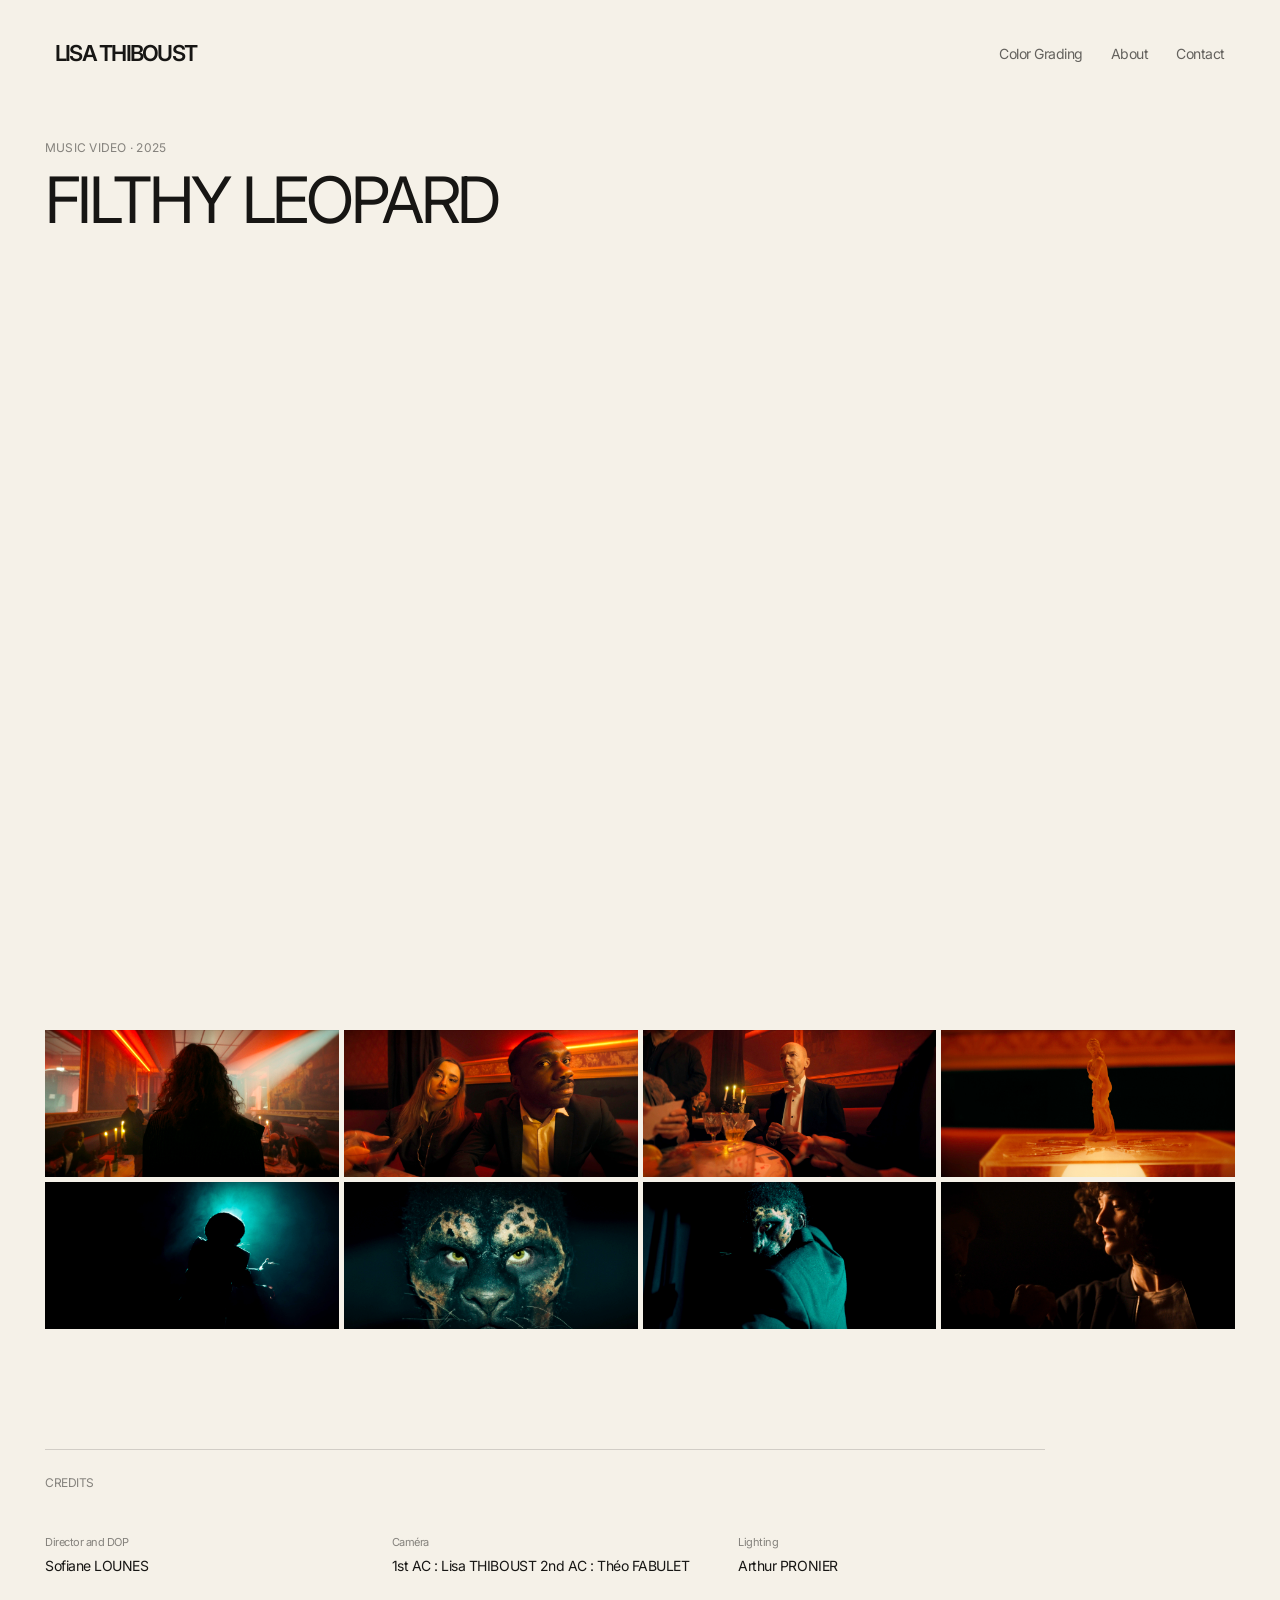
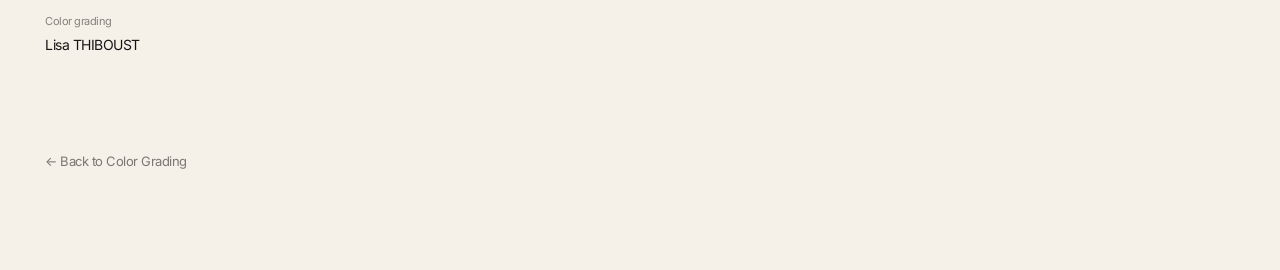
==== projects/filthy-leopard.html @ 58fd214e "Mise en ligne du site" ====
<!DOCTYPE html>
<html lang="fr">

<head>

    <meta charset="UTF-8">
    <meta name="viewport" content="width=device-width, initial-scale=1.0">

    <title>FAM — LISA THIBOUST</title>

    <link rel="stylesheet" href="../css/style.css">
    <link rel="stylesheet" href="../css/project.css">

    <link rel="preconnect" href="https://fonts.googleapis.com">
    <link rel="preconnect" href="https://fonts.gstatic.com" crossorigin>

    <link
        href="https://fonts.googleapis.com/css2?family=Inter:wght@300;400;500&display=swap"
        rel="stylesheet"
    >

</head>


<body>


<header class="nav">

    <a href="../index.html" class="logo">
        LISA THIBOUST
    </a>


    <nav class="nav-links">

        <a href="../color-grading.html">Color Grading</a>
        <a href="../about.html">About</a>
        <a href="../contact.html">Contact</a>

    </nav>

</header>



<main class="project-page">


    <!-- =========================================
         PROJECT HEADER
    ========================================== -->

    <section class="project-header">

        <p class="project-category">
            MUSIC VIDEO · 2025
        </p>

        <h1>
            FILTHY LEOPARD
        </h1>

    </section>



    <!-- =========================================
         VIDEO — OPTIONAL
    ========================================== -->

<section class="project-video">

    <iframe
        src="https://www.youtube.com/embed/FVBngPxf90Q "
        title="FAM"
        allow="accelerometer; autoplay; clipboard-write; encrypted-media; gyroscope; picture-in-picture"
        allowfullscreen>
    </iframe>

</section>


    <!-- =========================================
         GALLERY
    ========================================== -->

    <section class="project-gallery">

        <img
            src="../images/projects/filthy-leopard/filthy-leopard-01.jpg"
            alt="FILTHY LEOPARD"
            class="gallery-image"
        >

        <img
            src="../images/projects/filthy-leopard/filthy-leopard-02.jpg"
            alt="FILTHY LEOPARD"
            class="gallery-image"
        >

        <img
            src="../images/projects/filthy-leopard/filthy-leopard-03.jpg"
            alt="FILTHY LEOPARD"
            class="gallery-image"
        >

        <img
            src="../images/projects/filthy-leopard/filthy-leopard-04.jpg"
            alt="FILTHY LEOPARD"
            class="gallery-image"
        >

        <img
            src="../images/projects/filthy-leopard/filthy-leopard-05.jpg"
            alt="FILTHY LEOPARD"
            class="gallery-image"
        >

        <img
            src="../images/projects/filthy-leopard/filthy-leopard-06.jpg"
            alt="FILTHY LEOPARD"
            class="gallery-image"
        >

        <img
            src="../images/projects/filthy-leopard/filthy-leopard-07.jpg"
            alt="FILTHY LEOPARD"
            class="gallery-image"
        >

        <img
            src="../images/projects/filthy-leopard/filthy-leopard-08.jpg"
            alt="FILTHY LEOPARD"
            class="gallery-image"
        >


    </section>



    <!-- =========================================
         CREDITS
    ========================================== -->

    <section class="project-credits">

        <p class="credits-title">
            CREDITS
        </p>


        <div class="credits-list">


            <div class="credit">

                <span>Director and DOP</span>

                <p>
                    Sofiane LOUNES
                </p>

            </div>


            <div class="credit">

                <span>Caméra</span>

                <p>
                    1st AC : Lisa THIBOUST
                    
                    2nd AC : Théo FABULET
                 
                </p>

            </div>

          <div class="credit">

                <span>Lighting</span>

                <p>
                    Arthur PRONIER
                </p>

            </div>

            <div class="credit">

                <span>Color grading</span>

                <p>
                    Lisa THIBOUST
                </p>

            </div>


        </div>

    </section>



    <!-- =========================================
         BACK TO WORK
    ========================================== -->

    <a href="../color-grading.html" class="back-to-color-grading">
        ← Back to Color Grading
    </a>


</main>



<!-- =========================================
     LIGHTBOX
========================================== -->

<div class="lightbox" id="lightbox">


    <button
        class="lightbox-close"
        aria-label="Close"
    >
        ×
    </button>


    <button
        class="lightbox-prev"
        aria-label="Previous image"
    >
        ←
    </button>


    <div class="lightbox-content">

        <img
            id="lightbox-image"
            src=""
            alt=""
        >

           <p id="lightbox-counter"></p>

    </div>

    <button class="lightbox-next" aria-label="Image suivante">
        →
    </button>

</div>


<script src="../js/gallery.js"></script>


</body>

</html>
---- css/style.css ----
/* =========================================
   LISA PORTFOLIO V2
   Global style
========================================= */


/* RESET */

* {
    margin: 0;
    padding: 0;
    box-sizing: border-box;
}


html {
    scroll-behavior: smooth;
}


body {
    background: #F5F1E8;
    color: #171614;
    font-family: "Inter", Arial, sans-serif;
    font-weight: 400;
    letter-spacing: -0.03em;
}


a {
    color: inherit;
    text-decoration: none;
}


/* NAVIGATION */

.nav {

    position: fixed;
    top: 0;
    left: 0;

    width: 100%;

    display: flex;
    justify-content: space-between;
    align-items: center;

    padding: 40px 55px;

    z-index: 10;
}


.logo {

    font-size: 22px;
    font-weight: 600;
    letter-spacing: -0.08em;
    transition: opacity .25s ease;

}

.logo:hover{

    opacity:.7;

}



.nav-links {

    display: flex;
    gap: 28px;

}


.nav-links a {

    font-size: 14px;
    opacity: 0.65;

    transition: opacity 0.3s ease;

}


.nav-links a:hover {

    opacity: 1;

}


/* HOME IMAGE */

.hero {

    min-height: 100vh;

    display: flex;
    justify-content: center;
    align-items: center;

}


.hero-image {

    width: 70vw;
    height: 72vh;

}


.hero-image img {

    width: 100%;
    height: 100%;

    object-fit: cover;

}


/* MOBILE */

@media (max-width: 800px) {


    .nav {

        padding: 25px 20px;

    }


    .nav-links {

        gap: 18px;

    }


    .hero-image {

        width: 90vw;
        height: 65vh;

    }

}

/* WORK DROPDOWN */

    .nav-dropdown {
    position: relative;
    display: flex;
    align-items: center;
}

.nav-dropdown-button {
    border: none;
    background: none;
    color: inherit;
    font-family: inherit;
    font-size: 14px;
    font-weight: 400;
    letter-spacing: inherit;
    opacity: 0.65;

    cursor: pointer;
    padding: 0;
    margin: 0;

    transition: opacity 0.3s ease;
}

.nav-dropdown-button:hover {
    opacity: 1;
}

.nav-dropdown-menu {
    position: absolute;
    top: 100%;
    left: 50%;
    transform: translateX(-50%) translateY(8px);

    min-width: 150px;
    padding-top: 15px;

    opacity: 0;
    visibility: hidden;
    transition: opacity 0.25s ease, transform 0.25s ease;
}

.nav-dropdown-menu a {
    display: block;
    padding: 5px 0;

    color: inherit;
    text-decoration: none;
    font-size: 13px;
    white-space: nowrap;
}

/* ouverture au survol */

.nav-dropdown:hover .nav-dropdown-menu {
    opacity: 1;
    visibility: visible;
    transform: translateX(-50%) translateY(0);
}
---- css/project.css ----
/* =========================================
   PROJECT PAGE
========================================= */


.project-page {

    padding:140px 45px 100px;

}



/* =========================================
   HEADER
========================================= */


.project-header {

    max-width:1200px;

    margin-bottom:60px;

}


.project-category {

    margin:0 0 15px;

    font-size:12px;

    letter-spacing:.02em;

    opacity:.5;

}


.project-header h1 {

    margin:0;

    font-size:clamp(42px, 5vw, 68px);

    font-weight:400;

    letter-spacing:-.05em;

    line-height:.95;

}




/* =========================================
   VIDEO
========================================= */

.project-video {

    width: 100%;

    max-width: 1400px;

    aspect-ratio: 16 / 9;

    margin: 0 auto 70px;

}

.project-video iframe {

    width: 100%;

    height: 100%;

    display: block;

    border: 0;

}

.video-placeholder {

    width: 100%;

    height: 100%;

    display: flex;

    align-items: center;

    justify-content: center;

    color: #F8F5EE;

    font-size: 11px;

    letter-spacing: .08em;

    opacity: .35;

}

/* =========================================
   GALLERY
========================================= */


.project-gallery {

    width:100%;

    margin-top:60px;

    display:grid;

    grid-template-columns:repeat(4, 1fr);

    gap:5px;

}


.gallery-image {

    width:100%;

    height:auto;

    display:block;

    cursor:pointer;

    transition:opacity .25s ease;

}


.gallery-image:hover {

    opacity:.75;

}


.project-description {

    max-width: 1200px;

    margin: -25px 0 60px;

}

.project-description p {

    margin: 0;

    font-size: 14px;

    line-height: 1.6;

    opacity: .6;

}



/* =========================================
   CREDITS
========================================= */


.project-credits {

    margin-top:120px;

    padding-top:25px;

    border-top:1px solid rgba(0,0,0,.15);

    max-width:1000px;

}


.credits-title {

    margin:0 0 45px;

    font-size:12px;

    opacity:.5;

}


.credits-list {

    display:grid;

    grid-template-columns:repeat(3, 1fr);

    gap:40px;

}


.credit span {

    display:block;

    font-size:11px;

    opacity:.5;

}


.credit p {

    margin:8px 0 0;

    font-size:14px;

}



/* =========================================
   BACK TO COLOR GRADING
========================================= */


.back-to-color-grading {

    display:inline-block;

    margin-top:100px;

    color:inherit;

    text-decoration:none;

    font-size:13px;

    opacity:.55;

    transition:opacity .25s ease;

}


.back-to-work:hover {

    opacity:1;

}



/* =========================================
   LIGHTBOX
========================================= */


.lightbox {

    position:fixed;

    inset:0;

    z-index:1000;

    background:rgba(0,0,0,.94);

    display:flex;

    align-items:center;

    justify-content:center;

    opacity:0;

    visibility:hidden;

    transition:
        opacity .3s ease,
        visibility .3s ease;

}


.lightbox.active {

    opacity:1;

    visibility:visible;

}


.lightbox-content {

    position:relative;

    max-width:90vw;

    max-height:90vh;

    display:flex;

    flex-direction:column;

    align-items:center;

}


#lightbox-image {

    max-width:90vw;

    max-height:85vh;

    width:auto;

    height:auto;

    display:block;

    object-fit:contain;

}


#lightbox-counter {

    margin:15px 0 0;

    color:#F8F5EE;

    font-size:12px;

    opacity:.55;

}



/* =========================================
   LIGHTBOX BUTTONS
========================================= */


.lightbox button {

    position:absolute;

    z-index:2;

    border:0;

    background:none;

    color:#F8F5EE;

    cursor:pointer;

    font-family:inherit;

    opacity:.65;

    transition:opacity .25s ease;

}


.lightbox button:hover {

    opacity:1;

}


.lightbox-close {

    top:25px;

    right:35px;

    font-size:30px;

    font-weight:300;

}


.lightbox-prev {

    left:30px;

    top:50%;

    transform:translateY(-50%);

    font-size:25px;

}


.lightbox-next {

    right:30px;

    top:50%;

    transform:translateY(-50%);

    font-size:25px;

}



/* =========================================
   TABLET
========================================= */


@media(max-width:900px) {


    .project-page {

        padding:120px 30px 80px;

    }


    .project-gallery {

        grid-template-columns:repeat(2, 1fr);

    }


    .credits-list {

        grid-template-columns:repeat(2, 1fr);

    }

}



/* =========================================
   MOBILE
========================================= */


@media(max-width:600px) {


    .project-page {

        padding:110px 20px 60px;

    }


    .project-header {

        margin-bottom:45px;

    }


    .project-header h1 {

        font-size:44px;

    }


    .project-gallery {

        grid-template-columns:1fr;

        gap:4px;

    }


    .credits-list {

        grid-template-columns:1fr;

        gap:30px;

    }


    .project-credits {

        margin-top:80px;

    }


    .back-to-work {

        margin-top:70px;

    }


    .lightbox-prev {

        left:10px;

    }


    .lightbox-next {

        right:10px;

    }


    .lightbox-close {

        top:15px;

        right:20px;

    }

}
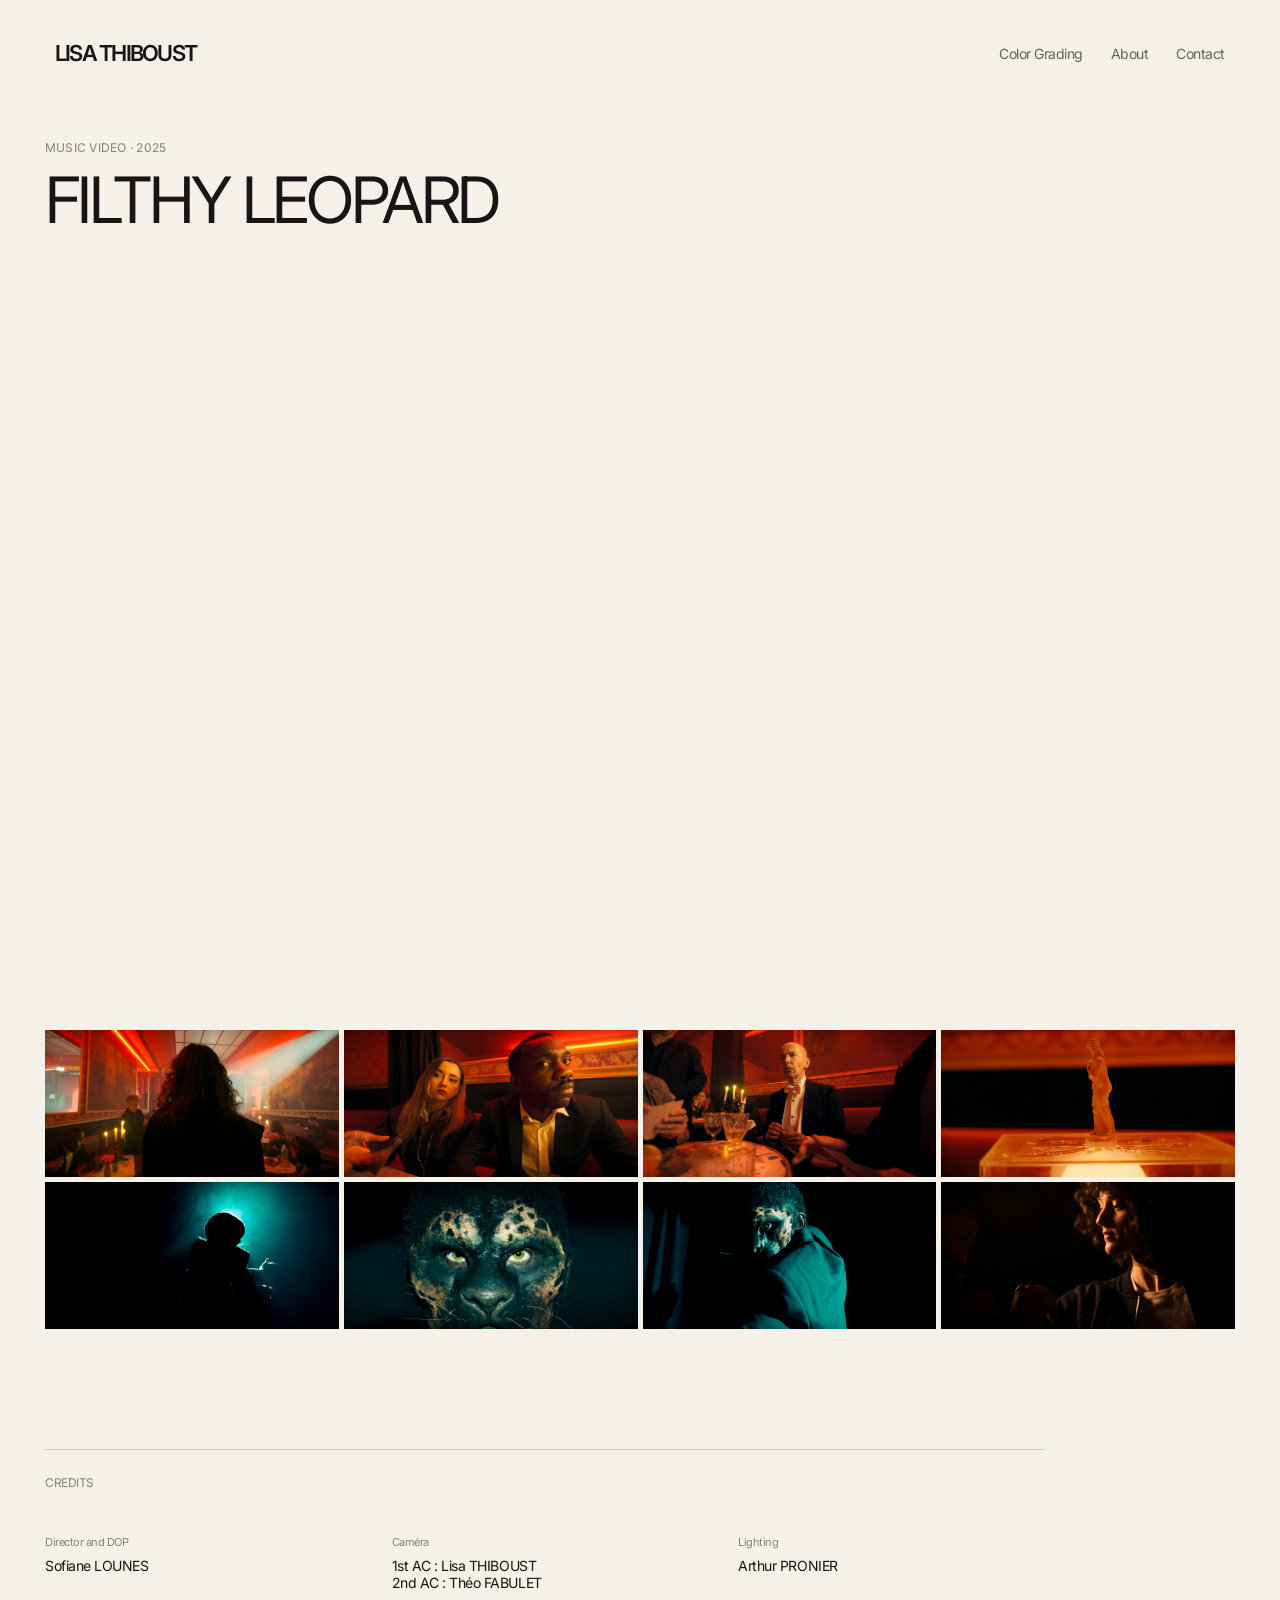
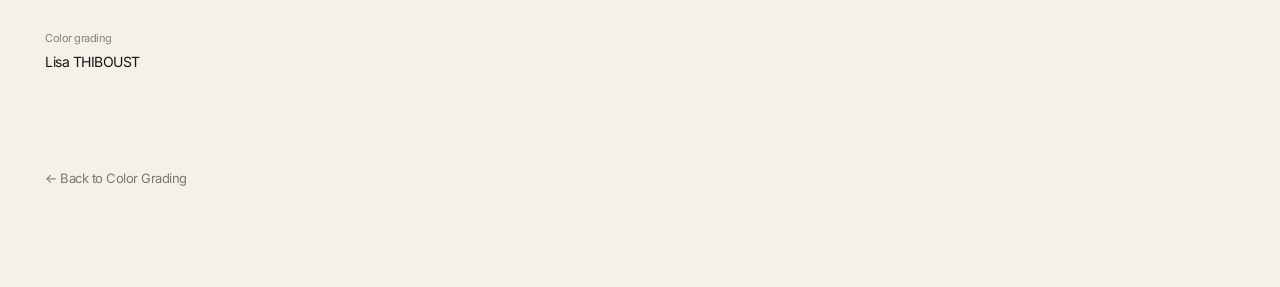
==== commit 8e9760f9: "Update filthy-leopard.html" ====
--- a/projects/filthy-leopard.html
+++ b/projects/filthy-leopard.html
@@ -170,7 +170,7 @@
                 <span>Caméra</span>
 
                 <p>
-                    1st AC : Lisa THIBOUST
+                    1st AC : Lisa THIBOUST <br>
                     
                     2nd AC : Théo FABULET
                  
